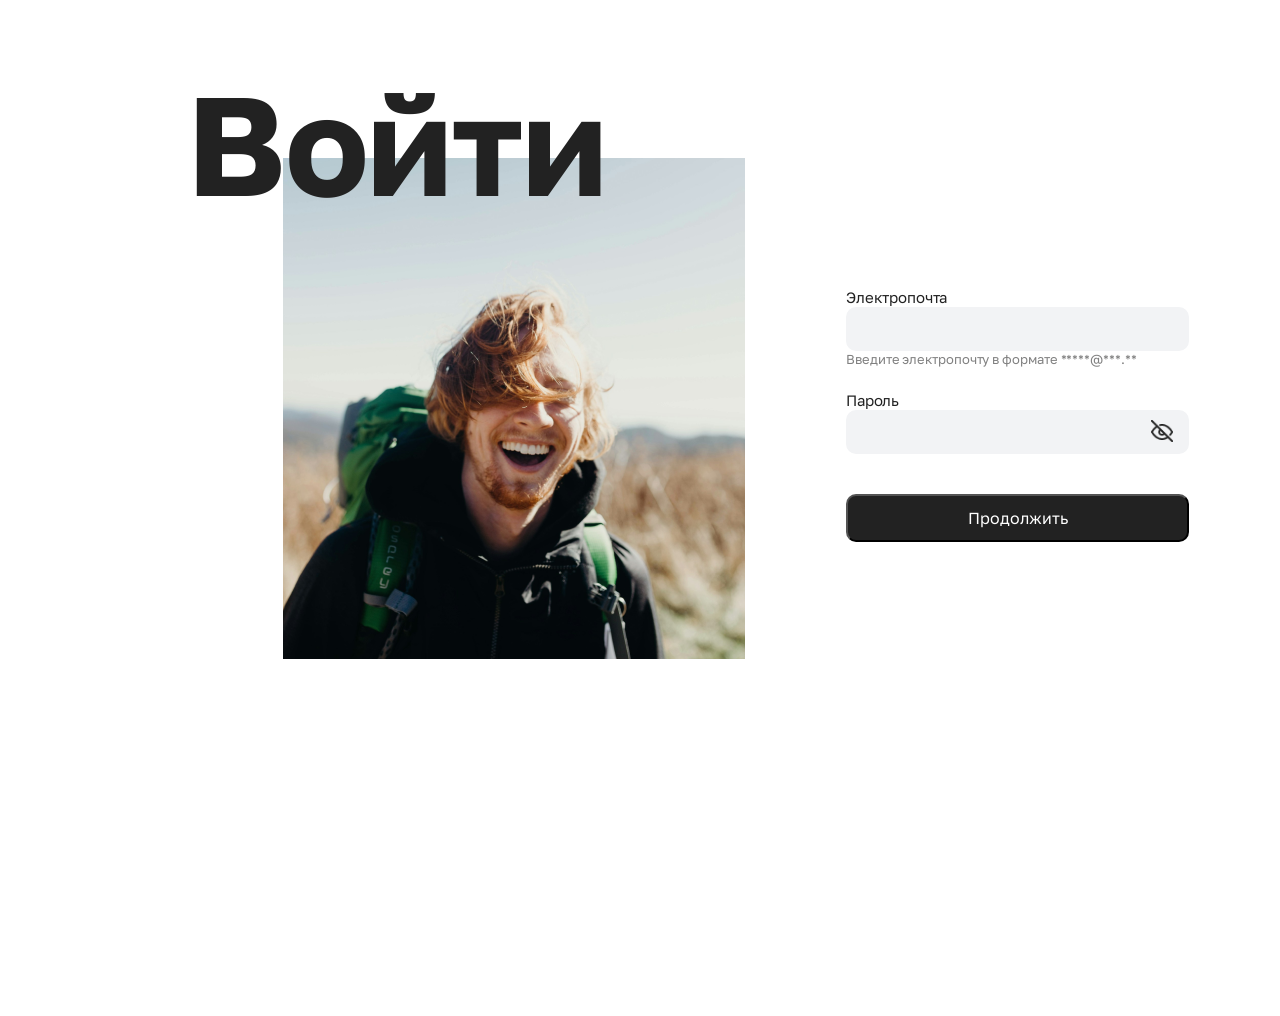
==== login/index.html @ 98ac2272 "28 march before lab6" ====
<!DOCTYPE html>
<html>
<head>
    <link rel="preconnect" href="https://fonts.googleapis.com">
    <link rel="preconnect" href="https://fonts.gstatic.com" crossorigin>
    <link href="https://fonts.googleapis.com/css2?family=Golos+Text:wght@400;500;600;700;800;900&dis
    play=swap" rel="stylesheet">
    <link href="login_style.css" rel="stylesheet">
    <meta charset="UTF-8">
</head>
<body>
    <form class="welcome">
        <img class="welcome__user-image" src="images\photo_man.png" alt="Photo of a simple man">
        <h1 class="welcome__title">Войти</h1>
    </form>
    <form class="auth">
        <form class="auth__fields">
            <form class="auth__field">
                <label class="auth__label">Электропочта</label>
                <input class="auth__input auth__input-email" type="text">
                <p class="auth__hint">Введите электропочту в формате *****@***.**</p>
            </form>
            <form class="auth__field">
                <label class="auth__label">Пароль</label>
                <input  class="auth__input auth__input-password" type="text">
                <form class="auth__vision">
                    <img  class="auth__icon auth__icon-eye" src="images\eye_vector.png" alt="Vision">
                    <img  class="auth__icon auth__icon-slash" src="images\slash_vector.png" alt="Vision">
                </form>
            </form>
        </form>
        <button class="auth__button">
            <span class="auth__button-text">Продолжить</span>
        </button>
    </form>
</body>
</html>
---- login/login_style.css ----
.welcome__user-image {
    width: 462px;
    height: 501px;
    margin: 150px 0 0 275px;
}

.welcome__title {
    width: 385px;
    height: 180px;
    margin: -610px 0 0 179px;
    font-family: 'Golos Text', sans-serif;
    font: 700;
    font-size: 140px;
    line-height: 180px;
    letter-spacing: -1.5px;
    color: #222222;
}

.auth__icon {
    width: 22px;
    cursor: pointer;
    display: grid;
}

.auth__icon-eye {
    height: 16px;
    margin: -30px 0 0 305px;
}

.auth__icon-slash {
    height: 22px;
    margin: -20px 0 0 305px;
}

.auth {
    width: 343px;
    height: 251px;
    margin: 55px 0 32px 838px;
    gap: 32px;
}

.auth__button {
    background-color: #222222;
    color: #FFFFFF;
    width: 343px;
    height: 48px;
    border-radius: 10px;
    padding: 0 16px;
    margin: 5px 0 0 838px;
    cursor: pointer;
}

.auth__button-text {
    font-family: 'Golos Text', sans-serif;
    font: 500;
    font-size: 16px;
    line-height: 100%;
    letter-spacing: 0;
    width: 93px;
    height: 19px;
}

.auth__fields {
    width: 343px;
    height: 171px;
    gap: 16px;  
}

.auth__field {
    width: 343px;
    height: 88px;
    gap: 5px;
    margin: -180px 0 10px 838px;
}

.auth__label {
    width: 343px;
    height: 18px;
    font-family: 'Golos Text', sans-serif;
    font: 400;
    font-size: 15px;
    line-height: 18px;
    letter-spacing: -0.15px;
    color: #222222;
    margin: 0;
    padding: 0;
}

.auth__input {
    width: 343px;
    min-height: 44px;
    border-radius: 10px;
    background-color: #F2F3F5;
    box-sizing: border-box;
    font-family: 'Golos Text', sans-serif;
    font-size: 15px;
    color: #222222;
    border: none;
}

.auth__input-email {
    padding: 13px 12px;
}

.auth__input-password {
    padding: 10px 12px;
}

.auth__hint {
    width: 343px;
    height: 16px;
    font-family: 'Golos Text', sans-serif;
    font: 400;
    font-size: 13px;
    line-height: 16px;
    letter-spacing: -0.08px;
    color: #808080;
    margin: 0;
    padding: 0;
}

body {
    height: 1000px;
}
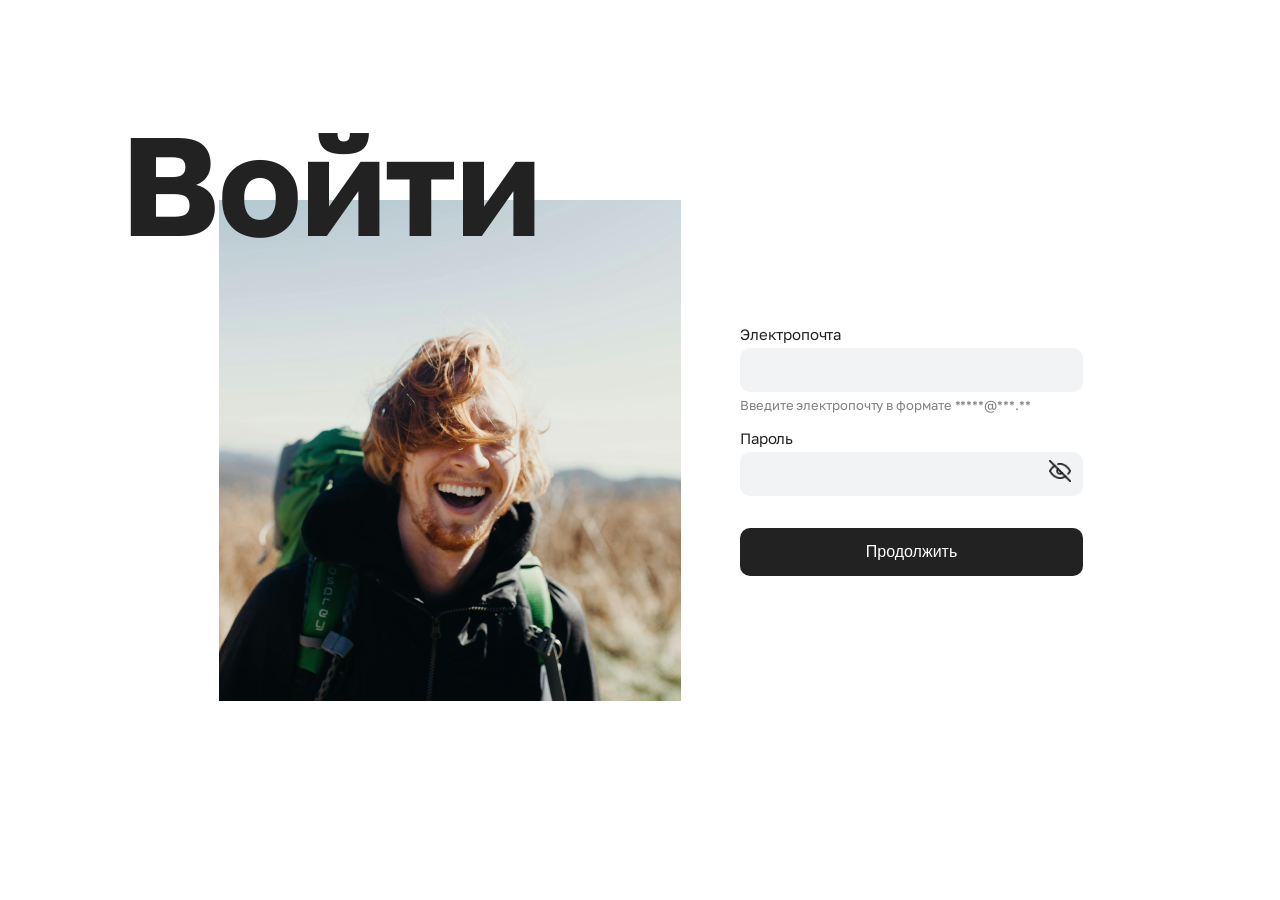
==== commit 18778ee0: "login and profile lab6" ====
--- a/login/index.html
+++ b/login/index.html
@@ -3,18 +3,17 @@
 <head>
     <link rel="preconnect" href="https://fonts.googleapis.com">
     <link rel="preconnect" href="https://fonts.gstatic.com" crossorigin>
-    <link href="https://fonts.googleapis.com/css2?family=Golos+Text:wght@400;500;600;700;800;900&dis
-    play=swap" rel="stylesheet">
+    <link href="https://fonts.googleapis.com/css2?family=Golos+Text:wght@400;500;600;700;800;900&display=swap" rel="stylesheet">
     <link href="login_style.css" rel="stylesheet">
     <meta charset="UTF-8">
 </head>
 <body>
-    <form class="welcome">
-        <img class="welcome__user-image" src="images\photo_man.png" alt="Photo of a simple man">
+    <div class="welcome">
         <h1 class="welcome__title">Войти</h1>
-    </form>
-    <form class="auth">
-        <form class="auth__fields">
+        <img class="welcome__user-image" src="images/photo_man.png" alt="Photo of a simple man">
+    </div>
+    <div class="auth">
+        <div class="auth__fields">
             <form class="auth__field">
                 <label class="auth__label">Электропочта</label>
                 <input class="auth__input auth__input-email" type="text">
@@ -22,16 +21,18 @@
             </form>
             <form class="auth__field">
                 <label class="auth__label">Пароль</label>
-                <input  class="auth__input auth__input-password" type="text">
-                <form class="auth__vision">
-                    <img  class="auth__icon auth__icon-eye" src="images\eye_vector.png" alt="Vision">
-                    <img  class="auth__icon auth__icon-slash" src="images\slash_vector.png" alt="Vision">
-                </form>
+                <div class="auth__password-wrapper">
+                    <input class="auth__input auth__input-password" type="text">
+                    <div class="auth__vision">
+                        <img class="auth__icon auth__icon-eye" src="images/eye_vector.png" alt="Vision">
+                        <img class="auth__icon auth__icon-slash" src="images/slash_vector.png" alt="Vision">
+                    </div>
+                </div>
             </form>
-        </form>
+        </div>
         <button class="auth__button">
             <span class="auth__button-text">Продолжить</span>
         </button>
-    </form>
+    </div>
 </body>
 </html>
--- a/login/login_style.css
+++ b/login/login_style.css
@@ -1,101 +1,86 @@
+* {
+    margin: 0;
+    padding: 0;
+    box-sizing: border-box;
+}
+
+body {
+    min-height: 100vh;
+    font-family: 'Golos Text', sans-serif;
+    display: flex;
+}
+
+.welcome {
+    flex: 1;
+    display: flex;
+    flex-direction: column;
+    justify-content: center;
+    align-items: center;
+    margin: 0 0 0 200px;
+}
+
 .welcome__user-image {
     width: 462px;
     height: 501px;
-    margin: 150px 0 0 275px;
 }
 
 .welcome__title {
-    width: 385px;
-    height: 180px;
-    margin: -610px 0 0 179px;
-    font-family: 'Golos Text', sans-serif;
-    font: 700;
+    font-weight: 700;
     font-size: 140px;
     line-height: 180px;
     letter-spacing: -1.5px;
     color: #222222;
-}
-
-.auth__icon {
-    width: 22px;
-    cursor: pointer;
-    display: grid;
-}
-
-.auth__icon-eye {
-    height: 16px;
-    margin: -30px 0 0 305px;
-}
-
-.auth__icon-slash {
-    height: 22px;
-    margin: -20px 0 0 305px;
+    margin: 0 240px 535px 0;
+    position: absolute;
 }
 
 .auth {
-    width: 343px;
-    height: 251px;
-    margin: 55px 0 32px 838px;
-    gap: 32px;
-}
-
-.auth__button {
-    background-color: #222222;
-    color: #FFFFFF;
-    width: 343px;
-    height: 48px;
-    border-radius: 10px;
-    padding: 0 16px;
-    margin: 5px 0 0 838px;
-    cursor: pointer;
-}
-
-.auth__button-text {
-    font-family: 'Golos Text', sans-serif;
-    font: 500;
-    font-size: 16px;
-    line-height: 100%;
-    letter-spacing: 0;
-    width: 93px;
-    height: 19px;
+    flex: 1;
+    display: flex;
+    flex-direction: column;
+    justify-content: center;
+    padding: 0 40px;
 }
 
 .auth__fields {
     width: 343px;
-    height: 171px;
-    gap: 16px;  
+    display: flex;
+    flex-direction: column;
+    gap: 16px;
+    margin-bottom: 32px;
 }
 
 .auth__field {
-    width: 343px;
-    height: 88px;
+    display: flex;
+    flex-direction: column;
     gap: 5px;
-    margin: -180px 0 10px 838px;
+    margin: 0;
+    padding: 0;
+    border: none;
+    background: none;
 }
 
 .auth__label {
-    width: 343px;
-    height: 18px;
-    font-family: 'Golos Text', sans-serif;
-    font: 400;
+    font-weight: 400;
     font-size: 15px;
     line-height: 18px;
     letter-spacing: -0.15px;
     color: #222222;
-    margin: 0;
-    padding: 0;
+}
+
+.auth__password-wrapper {
+    position: relative;
 }
 
 .auth__input {
-    width: 343px;
+    width: 100%;
     min-height: 44px;
     border-radius: 10px;
     background-color: #F2F3F5;
-    box-sizing: border-box;
+    border: none;
     font-family: 'Golos Text', sans-serif;
     font-size: 15px;
     color: #222222;
-    border: none;
 }
 
 .auth__input-email {
@@ -103,22 +88,54 @@
 }
 
 .auth__input-password {
-    padding: 10px 12px;
+    padding: 13px 12px;
+    padding-right: 45px;
+}
+
+.auth__vision {
+    position: absolute;
+    right: 12px;
+    top: 50%;
+    margin-top: -11px;
+    cursor: pointer;
+}
+
+.auth__icon {
+    width: 22px;
+    display: block;
+}
+
+.auth__icon-eye {
+    height: 16px;
+}
+
+.auth__icon-slash {
+    height: 22px;
+    margin-top: -19px;
 }
 
 .auth__hint {
-    width: 343px;
-    height: 16px;
-    font-family: 'Golos Text', sans-serif;
-    font: 400;
+    font-weight: 400;
     font-size: 13px;
     line-height: 16px;
     letter-spacing: -0.08px;
     color: #808080;
-    margin: 0;
-    padding: 0;
 }
 
-body {
-    height: 1000px;
+.auth__button {
+    width: 343px;
+    height: 48px;
+    background-color: #222222;
+    border-radius: 10px;
+    padding: 0 16px;
+    cursor: pointer;
+    border: none;
+}
+
+.auth__button-text {
+    font-weight: 500;
+    font-size: 16px;
+    line-height: 100%;
+    letter-spacing: 0;
+    color: #FFFFFF;
 }
